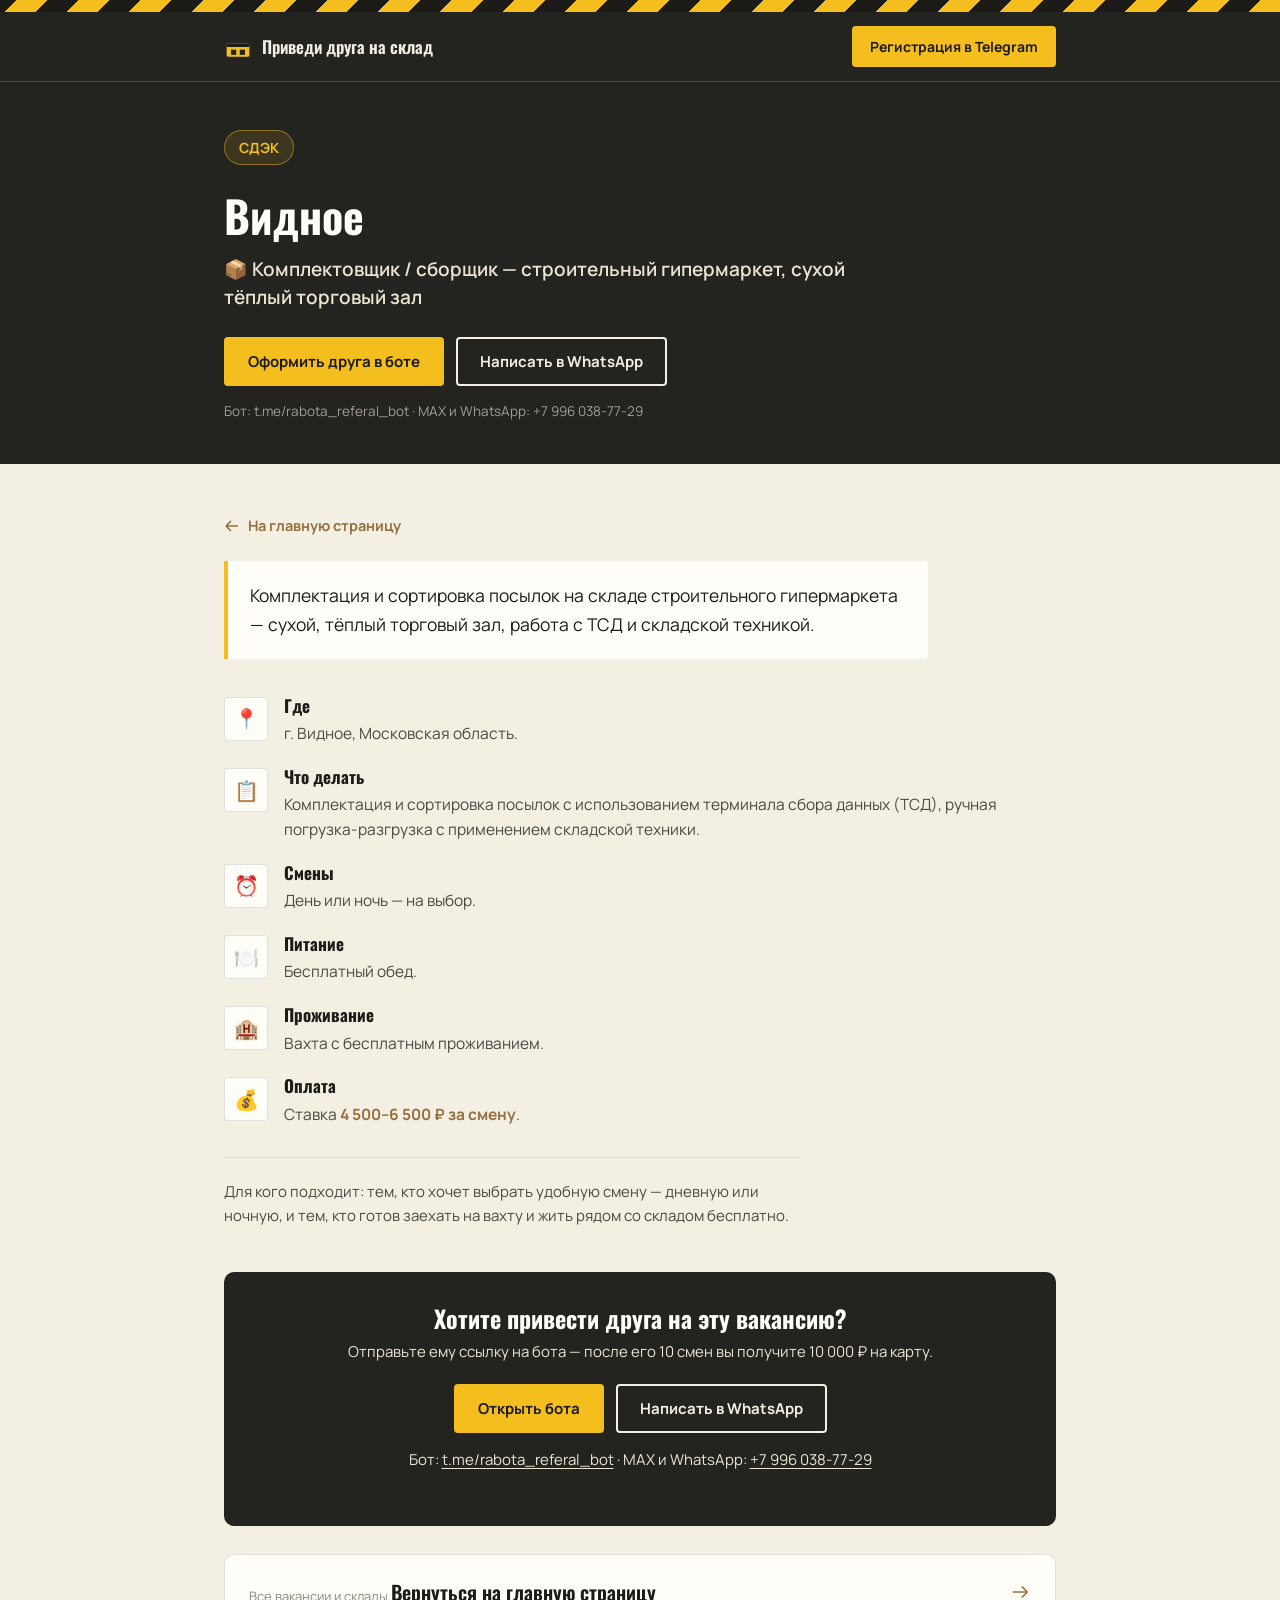
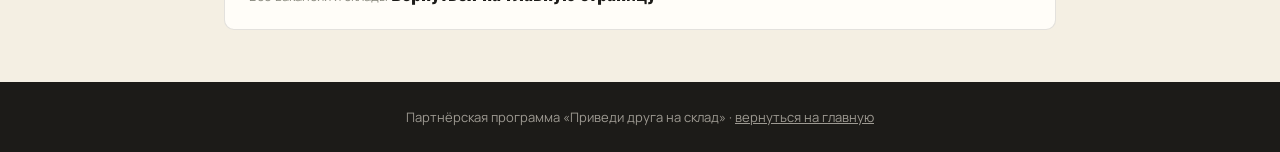
==== cdek-vidnoye.html @ 8102ace1 "Add files via upload" ====
<!DOCTYPE html>
<html lang="ru">
<head>
<meta charset="UTF-8">
<meta name="viewport" content="width=device-width, initial-scale=1.0">
<title>Комплектовщик / сборщик СДЭК — Видное</title>
<link rel="preconnect" href="https://fonts.googleapis.com">
<link rel="preconnect" href="https://fonts.gstatic.com" crossorigin>
<link href="https://fonts.googleapis.com/css2?family=Oswald:wght@500;600;700&family=Manrope:wght@400;500;600;700;800&display=swap" rel="stylesheet">
<link rel="stylesheet" href="vacancy.css">
</head>
<body>

<div class="hazard" aria-hidden="true"></div>

<header class="topbar">
  <div class="topbar-inner">
    <div class="brand">
      <svg class="brand-mark" viewBox="0 0 32 32" fill="none" aria-hidden="true">
        <rect x="3" y="12" width="26" height="15" rx="1.5" fill="#F4BE1E"/>
        <rect x="3" y="12" width="26" height="4" fill="#1C1B18"/>
        <rect x="8" y="19" width="6" height="6" fill="#232320"/>
        <rect x="18" y="19" width="6" height="6" fill="#232320"/>
      </svg>
      <span>Приведи друга на склад</span>
    </div>
    <a class="btn btn-yellow btn-sm" href="http://t.me/rabota_referal_bot" target="_blank" rel="noopener">Регистрация в Telegram</a>
  </div>
</header>

<section class="vhero">
  <div class="wrap">
    <span class="vhero-employer">СДЭК</span>
    <p class="vhero-city">Видное</p>
    <p class="vhero-title">📦 Комплектовщик / сборщик — строительный гипермаркет, сухой тёплый торговый зал</p>
    <div class="vhero-actions">
      <a class="btn btn-yellow" href="http://t.me/rabota_referal_bot" target="_blank" rel="noopener">Оформить друга в боте</a>
      <a class="btn btn-outline" href="https://wa.me/79960387729" target="_blank" rel="noopener">Написать в WhatsApp</a>
    </div>
    <p class="vhero-contacts">Бот: t.me/rabota_referal_bot · MAX и WhatsApp: +7 996 038‑77‑29</p>
  </div>
</section>

<main class="vbody">
  <div class="wrap">
    <a class="back-home" href="index.html">
      <svg viewBox="0 0 16 16" fill="none"><path d="M14 8H2M2 8L7 3M2 8L7 13" stroke="#96703F" stroke-width="1.6"/></svg>
      На главную страницу
    </a>

    <p class="vintro">Комплектация и сортировка посылок на складе строительного гипермаркета — сухой, тёплый торговый зал, работа с ТСД и складской техникой.</p>

    <div class="vlist">
      <div class="vitem">
        <span class="vitem-icon">📍</span>
        <div><h3>Где</h3><p>г. Видное, Московская область.</p></div>
      </div>
      <div class="vitem">
        <span class="vitem-icon">📋</span>
        <div><h3>Что делать</h3><p>Комплектация и сортировка посылок с использованием терминала сбора данных (ТСД), ручная погрузка‑разгрузка с применением складской техники.</p></div>
      </div>
      <div class="vitem">
        <span class="vitem-icon">⏰</span>
        <div><h3>Смены</h3><p>День или ночь — на выбор.</p></div>
      </div>
      <div class="vitem">
        <span class="vitem-icon">🍽️</span>
        <div><h3>Питание</h3><p>Бесплатный обед.</p></div>
      </div>
      <div class="vitem">
        <span class="vitem-icon">🏨</span>
        <div><h3>Проживание</h3><p>Вахта с бесплатным проживанием.</p></div>
      </div>
      <div class="vitem">
        <span class="vitem-icon">💰</span>
        <div><h3>Оплата</h3><p>Ставка <span class="hl">4 500–6 500 ₽ за смену</span>.</p></div>
      </div>
    </div>

    <p class="vfoot-note">Для кого подходит: тем, кто хочет выбрать удобную смену — дневную или ночную, и тем, кто готов заехать на вахту и жить рядом со складом бесплатно.</p>

    <div class="vcta">
      <h2>Хотите привести друга на эту вакансию?</h2>
      <p>Отправьте ему ссылку на бота — после его 10 смен вы получите 10 000 ₽ на карту.</p>
      <div class="vcta-actions">
        <a class="btn btn-yellow" href="http://t.me/rabota_referal_bot" target="_blank" rel="noopener">Открыть бота</a>
        <a class="btn btn-outline" href="https://wa.me/79960387729" target="_blank" rel="noopener">Написать в WhatsApp</a>
      </div>
      <p class="vcta-contacts">Бот: <a href="http://t.me/rabota_referal_bot" target="_blank" rel="noopener">t.me/rabota_referal_bot</a> · MAX и WhatsApp: <a href="tel:+79960387729">+7 996 038‑77‑29</a></p>
    </div>

    <a class="next-city" href="index.html">
      <span>
        <span class="next-city-label">Все вакансии и склады</span>
        <span class="next-city-name">Вернуться на главную страницу</span>
      </span>
      <svg class="next-city-arrow" viewBox="0 0 24 24" fill="none"><path d="M4 12H20M20 12L14 6M20 12L14 18" stroke="#96703F" stroke-width="1.8"/></svg>
    </a>
  </div>
</main>

<footer class="vfooter">
  <div class="wrap">Партнёрская программа «Приведи друга на склад» · <a href="index.html" style="text-decoration:underline;">вернуться на главную</a></div>
</footer>

</body>
</html>
---- vacancy.css ----
:root{
  --ink:#1C1B18;
  --charcoal:#232320;
  --charcoal-2:#2C2C27;
  --cream:#F4EFE3;
  --cream-2:#ECE4D1;
  --kraft:#C89B65;
  --kraft-dark:#96703F;
  --yellow:#F4BE1E;
  --yellow-dark:#D9A50F;
  --white:#FFFDF8;
  --line:rgba(28,27,24,0.12);
  --line-light:rgba(244,239,227,0.16);
  --radius-s:4px;
  --radius-m:10px;
}
*{box-sizing:border-box;}
body{
  margin:0;
  font-family:'Manrope',sans-serif;
  color:var(--ink);
  background:var(--cream);
  -webkit-font-smoothing:antialiased;
}
h1,h2,h3,.font-display{
  font-family:'Oswald',sans-serif;
  font-weight:700;
  line-height:1.08;
  margin:0;
}
p{margin:0;}
a{color:inherit;text-decoration:none;}
img,svg{display:block;max-width:100%;}
.wrap{max-width:880px;margin:0 auto;padding:0 24px;}
a:focus-visible,button:focus-visible{outline:3px solid var(--yellow);outline-offset:2px;}

.hazard{
  height:12px;
  background:repeating-linear-gradient(-45deg, var(--yellow) 0 22px, var(--ink) 22px 44px);
}

.topbar{
  background:var(--charcoal);
  color:var(--cream);
  position:sticky;top:0;z-index:40;
  border-bottom:1px solid var(--line-light);
}
.topbar-inner{
  display:flex;align-items:center;justify-content:space-between;
  padding:14px 24px;max-width:880px;margin:0 auto;gap:16px;
}
.brand{
  font-family:'Oswald',sans-serif;font-weight:600;font-size:17px;
  display:flex;align-items:center;gap:10px;white-space:nowrap;
}
.brand-mark{width:28px;height:28px;flex:none;}

.btn{
  display:inline-flex;align-items:center;justify-content:center;gap:8px;
  font-family:'Manrope',sans-serif;font-weight:700;font-size:15px;
  padding:12px 22px;border-radius:var(--radius-s);border:2px solid transparent;
  cursor:pointer;transition:transform .15s ease, background .15s ease;white-space:nowrap;
}
.btn:hover{transform:translateY(-1px);}
.btn-yellow{background:var(--yellow);color:var(--ink);}
.btn-yellow:hover{background:var(--yellow-dark);}
.btn-outline{background:transparent;border-color:var(--cream);color:var(--cream);}
.btn-outline:hover{background:var(--line-light);}
.btn-outline-dark{background:transparent;border-color:var(--ink);color:var(--ink);}
.btn-outline-dark:hover{background:rgba(28,27,24,0.06);}
.btn-sm{padding:9px 16px;font-size:14px;}

/* page header */
.vhero{
  background:var(--charcoal);color:var(--white);padding:48px 0 44px;
}
.vhero-employer{
  display:inline-flex;align-items:center;gap:8px;
  background:rgba(244,190,30,0.12);border:1px solid rgba(244,190,30,0.45);
  color:var(--yellow);font-size:14px;font-weight:700;padding:7px 14px;
  border-radius:999px;margin-bottom:18px;
}
.vhero-city{
  font-family:'Oswald',sans-serif;font-weight:700;
  font-size:clamp(30px,5vw,44px);color:var(--white);margin-bottom:8px;
}
.vhero-title{
  font-size:19px;font-weight:600;color:var(--cream-2);max-width:52ch;line-height:1.45;
}
.vhero-actions{margin-top:26px;display:flex;flex-wrap:wrap;gap:12px;}
.vhero-contacts{margin-top:16px;font-size:13.5px;color:rgba(244,239,227,0.6);}

/* city switcher */
.city-switch{
  display:flex;gap:8px;flex-wrap:wrap;margin-top:22px;
}
.city-pill{
  font-size:13.5px;font-weight:600;padding:7px 14px;border-radius:999px;
  border:1px solid var(--line-light);color:var(--cream-2);
}
.city-pill.active{background:var(--yellow);color:var(--ink);border-color:var(--yellow);}

/* body content */
.vbody{padding:52px 0;}
.vintro{
  font-size:17.5px;line-height:1.65;color:var(--ink);
  max-width:64ch;margin-bottom:38px;
  padding:20px 22px;background:var(--white);border-left:4px solid var(--yellow);
  border-radius:0 var(--radius-s) var(--radius-s) 0;
}
.vlist{
  display:flex;flex-direction:column;gap:22px;
}
.vitem{
  display:grid;grid-template-columns:44px 1fr;gap:16px;
}
.vitem-icon{
  width:44px;height:44px;border-radius:var(--radius-s);
  background:var(--white);border:1px solid var(--line);
  display:flex;align-items:center;justify-content:center;font-size:20px;flex:none;
}
.vitem h3{font-size:17px;margin-bottom:6px;}
.vitem p{font-size:15.5px;line-height:1.6;color:#4A4A42;}
.vitem p span.hl{color:var(--kraft-dark);font-weight:700;}

.vfoot-note{
  margin-top:30px;font-size:15px;line-height:1.6;color:#4A4A42;
  max-width:64ch;padding-top:22px;border-top:1px solid var(--line);
}

/* cta block */
.vcta{
  background:var(--charcoal);color:var(--white);
  border-radius:var(--radius-m);padding:34px 28px;margin-top:44px;text-align:center;
}
.vcta h2{font-size:24px;color:var(--white);margin-bottom:10px;}
.vcta p{color:var(--cream-2);font-size:15px;margin-bottom:22px;}
.vcta-actions{display:flex;justify-content:center;flex-wrap:wrap;gap:12px;}
.vcta-contacts{margin-top:16px;font-size:13.5px;color:rgba(244,239,227,0.6);}
.vcta-contacts a{text-decoration:underline;text-underline-offset:3px;}

/* next city card */
.next-city{
  display:flex;align-items:center;justify-content:space-between;gap:16px;
  margin-top:28px;padding:22px 24px;background:var(--white);
  border:1px solid var(--line);border-radius:var(--radius-m);
  transition:transform .15s ease, border-color .15s ease;
}
.next-city:hover,.next-city:focus-visible{transform:translateY(-2px);border-color:var(--kraft);}
.next-city-label{font-size:13px;color:#8a8a7f;margin-bottom:4px;}
.next-city-name{font-family:'Oswald',sans-serif;font-size:20px;font-weight:600;}
.next-city-arrow{width:22px;height:22px;flex:none;}

/* back home */
.back-home{
  display:inline-flex;align-items:center;gap:8px;font-size:14.5px;font-weight:700;
  color:var(--kraft-dark);margin-bottom:26px;
}
.back-home svg{width:16px;height:16px;}

footer.vfooter{
  background:var(--ink);color:rgba(244,239,227,0.6);
  padding:26px 0;font-size:13px;text-align:center;
}
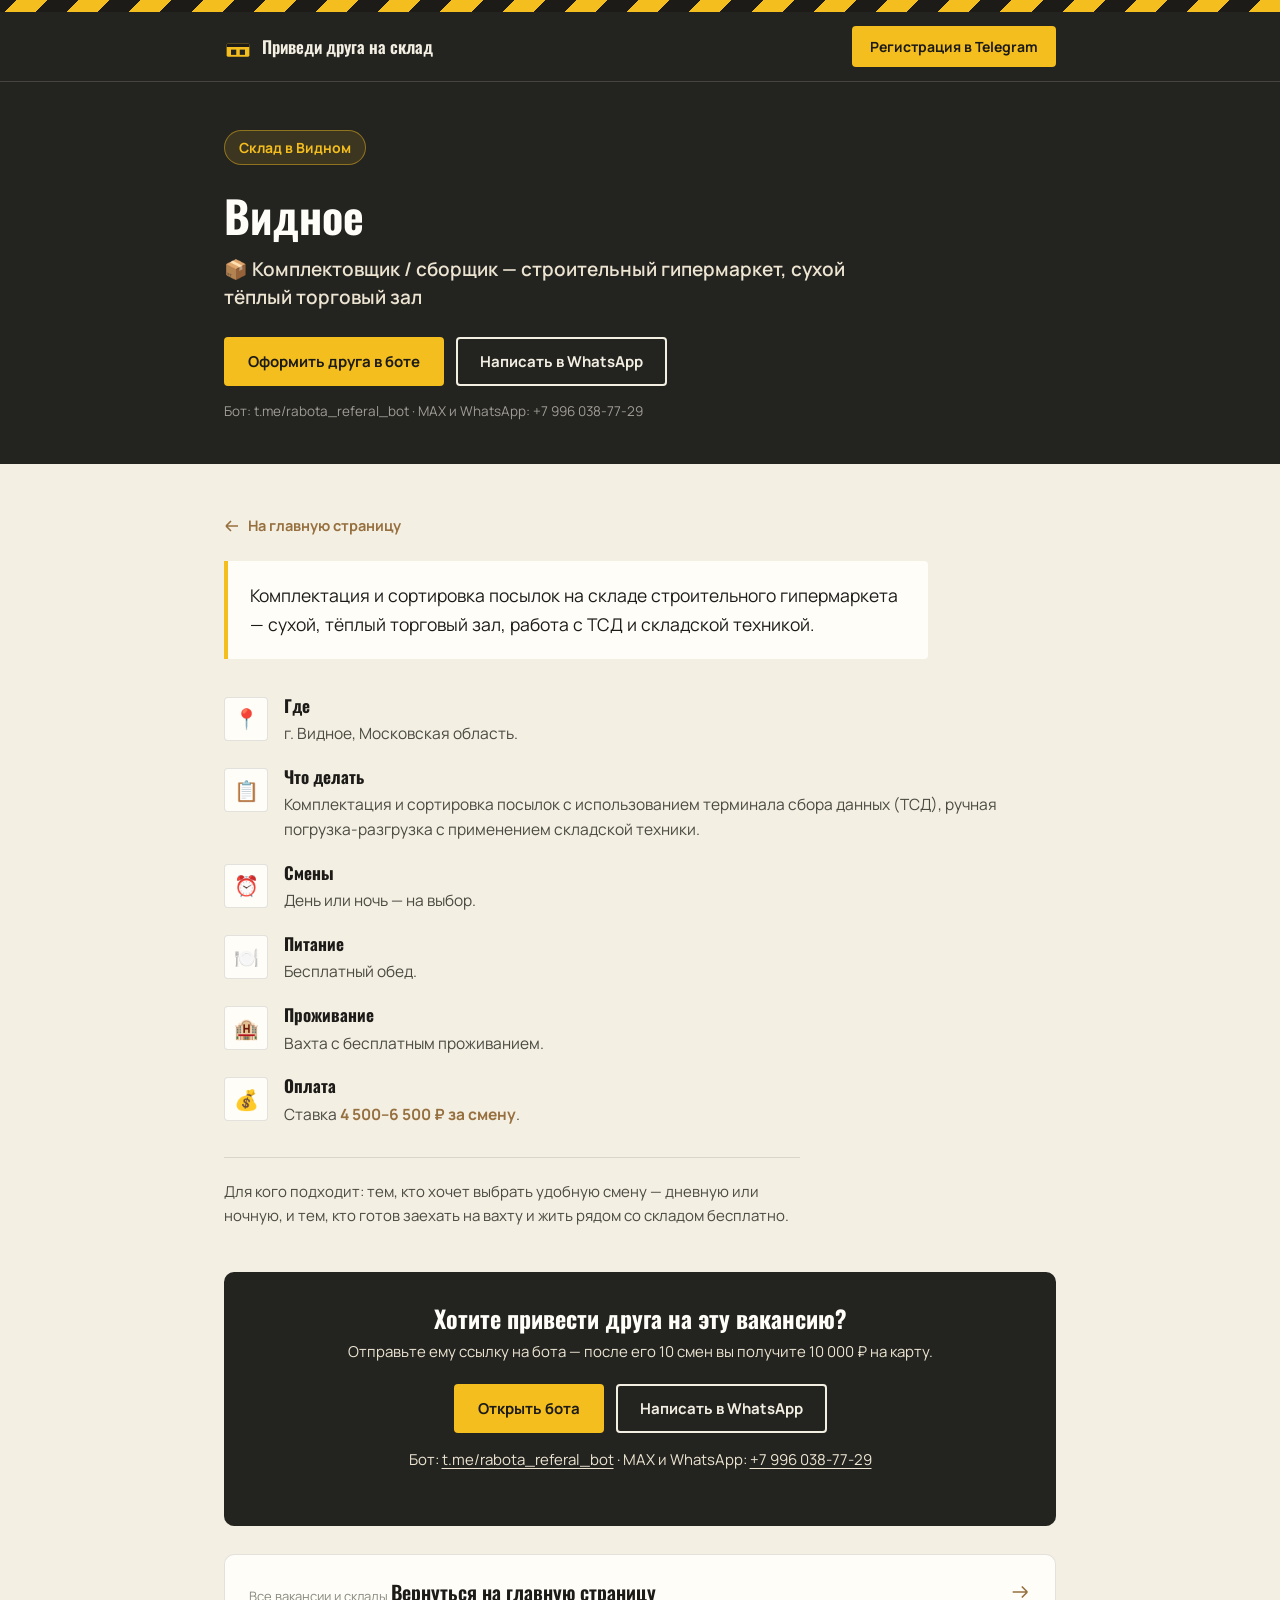
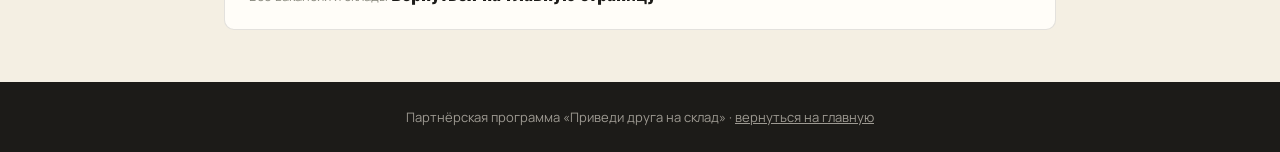
==== commit f7a4d2aa: "Add files via upload" ====
--- a/cdek-vidnoye.html
+++ b/cdek-vidnoye.html
@@ -3,7 +3,7 @@
 <head>
 <meta charset="UTF-8">
 <meta name="viewport" content="width=device-width, initial-scale=1.0">
-<title>Комплектовщик / сборщик СДЭК — Видное</title>
+<title>Комплектовщик / сборщик склада — Видное</title>
 <link rel="preconnect" href="https://fonts.googleapis.com">
 <link rel="preconnect" href="https://fonts.gstatic.com" crossorigin>
 <link href="https://fonts.googleapis.com/css2?family=Oswald:wght@500;600;700&family=Manrope:wght@400;500;600;700;800&display=swap" rel="stylesheet">
@@ -30,7 +30,7 @@
 
 <section class="vhero">
   <div class="wrap">
-    <span class="vhero-employer">СДЭК</span>
+    <span class="vhero-employer">Склад в Видном</span>
     <p class="vhero-city">Видное</p>
     <p class="vhero-title">📦 Комплектовщик / сборщик — строительный гипермаркет, сухой тёплый торговый зал</p>
     <div class="vhero-actions">
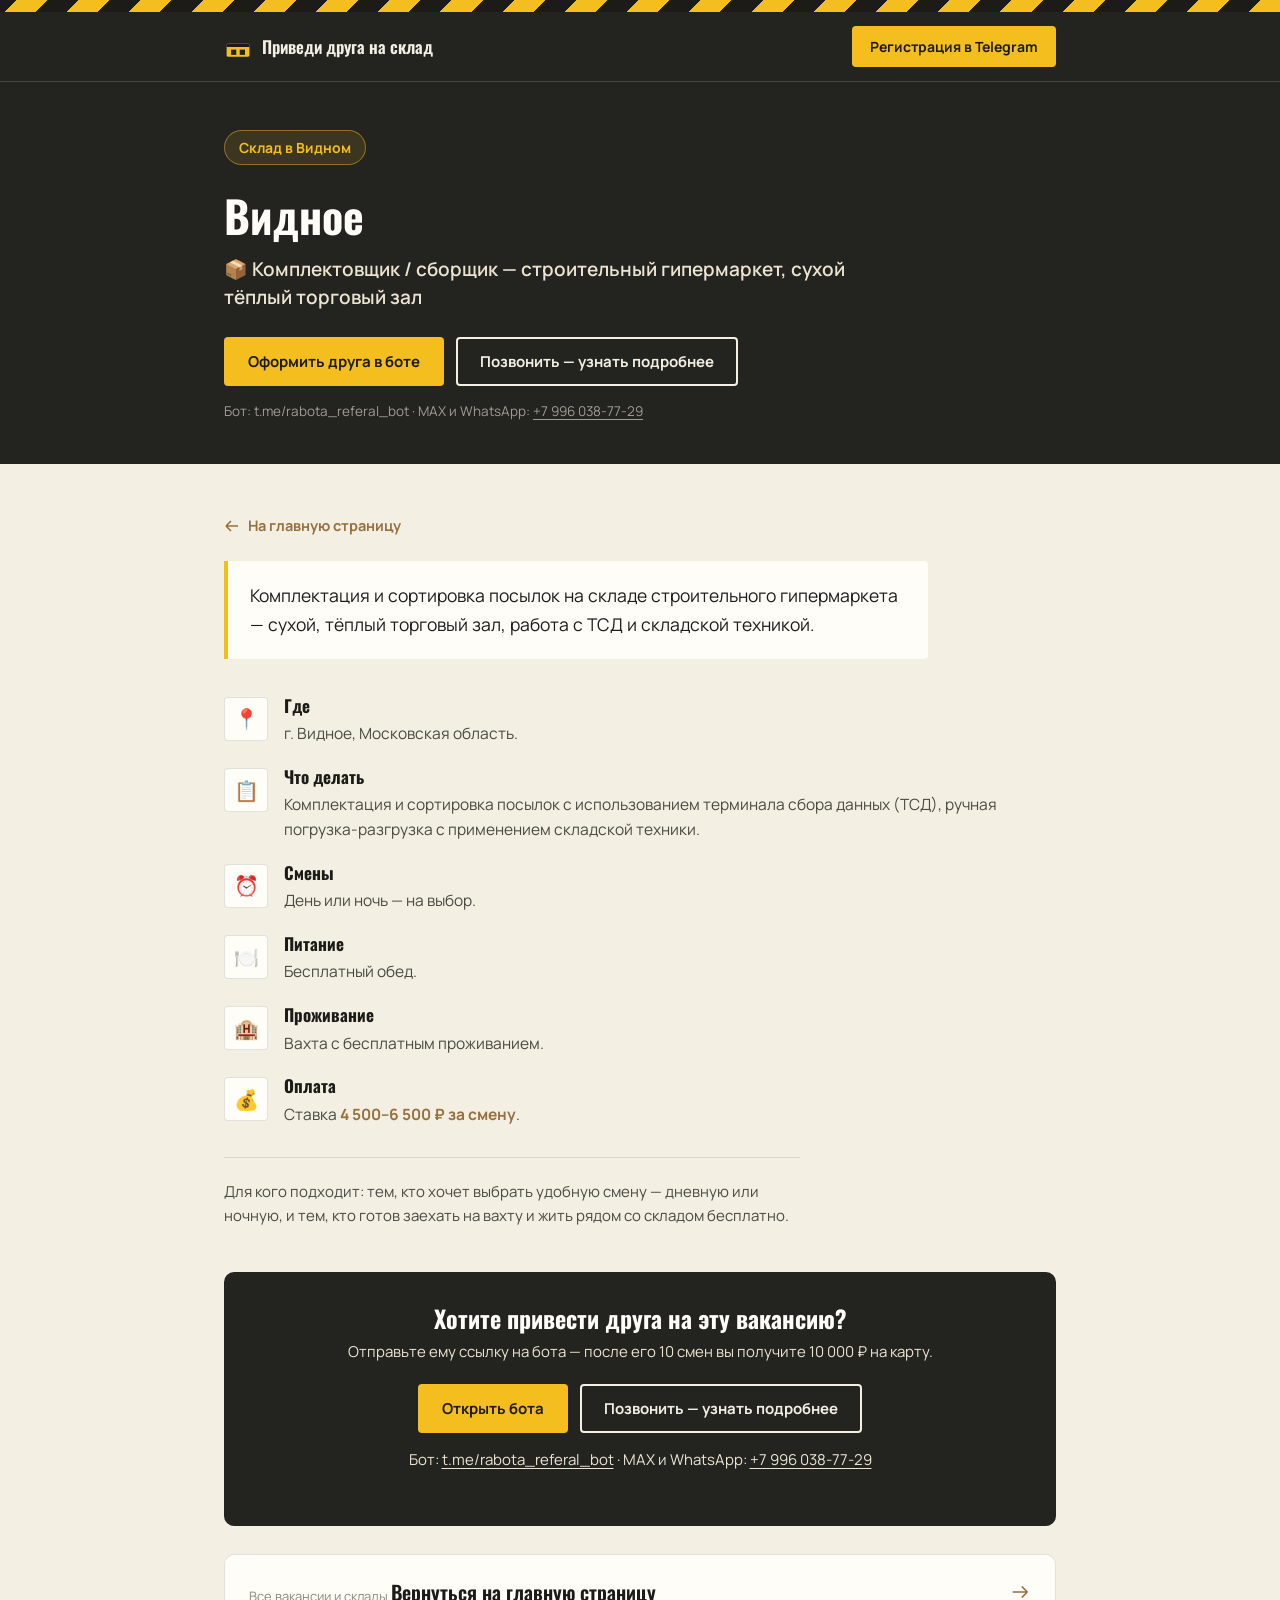
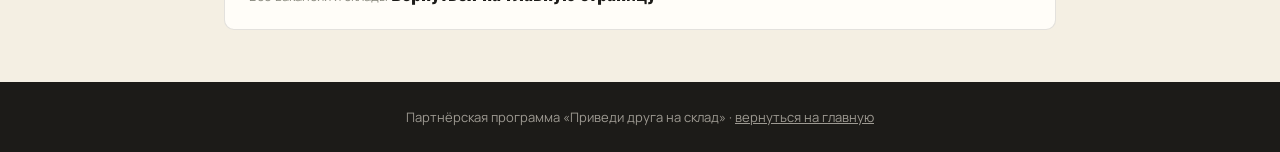
==== commit e0db8f26: "Add files via upload" ====
--- a/cdek-vidnoye.html
+++ b/cdek-vidnoye.html
@@ -35,9 +35,9 @@
     <p class="vhero-title">📦 Комплектовщик / сборщик — строительный гипермаркет, сухой тёплый торговый зал</p>
     <div class="vhero-actions">
       <a class="btn btn-yellow" href="http://t.me/rabota_referal_bot" target="_blank" rel="noopener">Оформить друга в боте</a>
-      <a class="btn btn-outline" href="https://wa.me/79960387729" target="_blank" rel="noopener">Написать в WhatsApp</a>
+      <a class="btn btn-outline" href="tel:+79960387729">Позвонить — узнать подробнее</a>
     </div>
-    <p class="vhero-contacts">Бот: t.me/rabota_referal_bot · MAX и WhatsApp: +7 996 038‑77‑29</p>
+    <p class="vhero-contacts">Бот: t.me/rabota_referal_bot · MAX и WhatsApp: <a href="tel:+79960387729">+7 996 038‑77‑29</a></p>
   </div>
 </section>
 
@@ -84,7 +84,7 @@
       <p>Отправьте ему ссылку на бота — после его 10 смен вы получите 10 000 ₽ на карту.</p>
       <div class="vcta-actions">
         <a class="btn btn-yellow" href="http://t.me/rabota_referal_bot" target="_blank" rel="noopener">Открыть бота</a>
-        <a class="btn btn-outline" href="https://wa.me/79960387729" target="_blank" rel="noopener">Написать в WhatsApp</a>
+        <a class="btn btn-outline" href="tel:+79960387729">Позвонить — узнать подробнее</a>
       </div>
       <p class="vcta-contacts">Бот: <a href="http://t.me/rabota_referal_bot" target="_blank" rel="noopener">t.me/rabota_referal_bot</a> · MAX и WhatsApp: <a href="tel:+79960387729">+7 996 038‑77‑29</a></p>
     </div>
--- a/vacancy.css
+++ b/vacancy.css
@@ -89,6 +89,7 @@
 }
 .vhero-actions{margin-top:26px;display:flex;flex-wrap:wrap;gap:12px;}
 .vhero-contacts{margin-top:16px;font-size:13.5px;color:rgba(244,239,227,0.6);}
+.vhero-contacts a{text-decoration:underline;text-underline-offset:3px;}
 
 /* city switcher */
 .city-switch{
